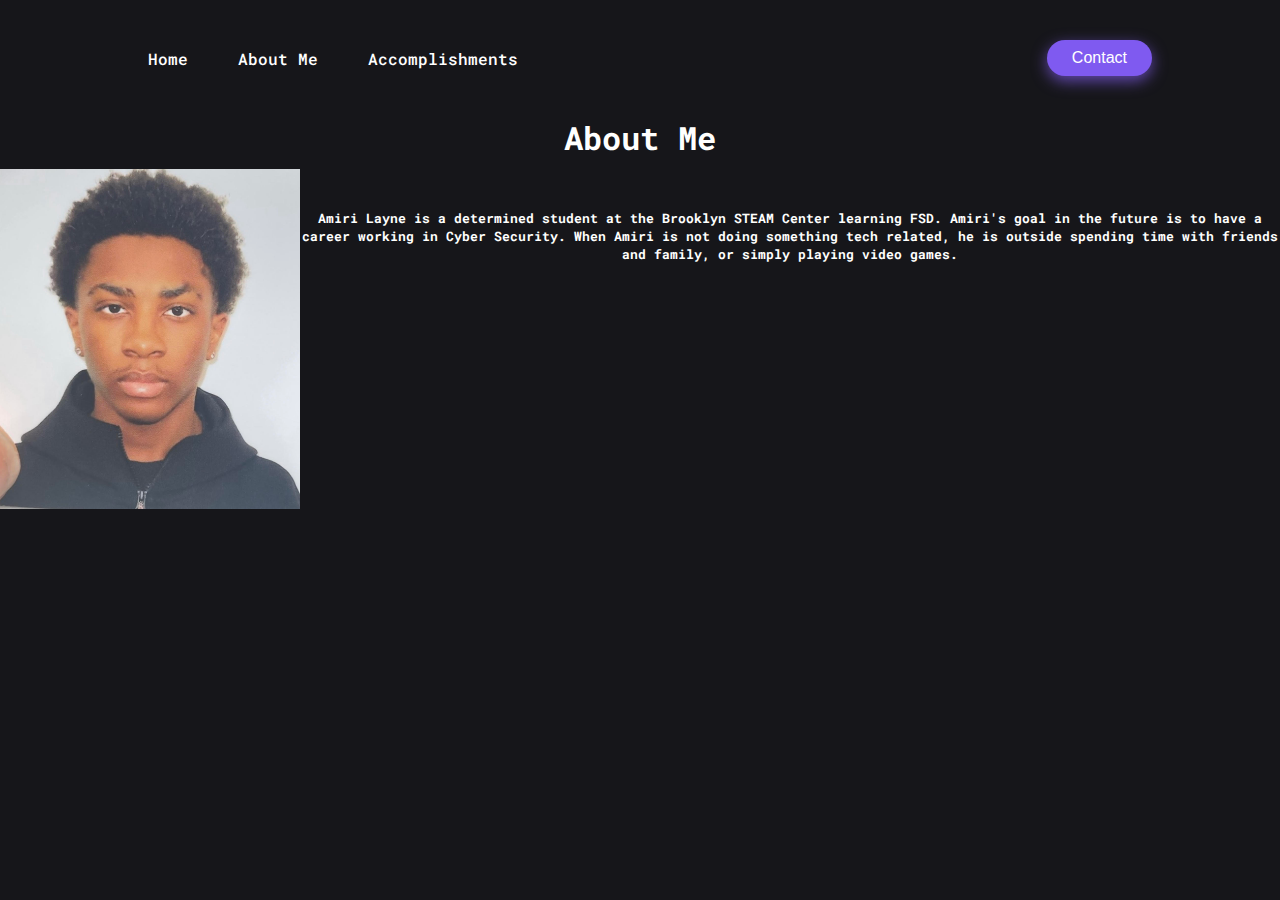
==== aboutme.html @ 9bdf65f0 "vu" ====
<!DOCTYPE html>
<html lang="en">
<head>
    <meta charset="UTF-8">
    <meta http-equiv="X-UA-Compatible" content="IE=edge">
    <meta name="description" content="Amiri Layne is adetermined student at the Brooklyn STEAM Center learning FSD.">
    <meta name="keywords" content="Amiri Layne, student">
    <meta name="author" content="Amiri Layne">
    <meta name="viewport" content="width=device-width, initial-scale=1.0">
    <link rel="stylesheet" href="styles.css"
</head>
<title>About Me</title>
<body>
    <header>
        <nav>
            <li><a href="index.html">Home</a></li>
            <li><a href="aboutme.html">About Me</a></li>
            <li><a href="accomplishemts.html">Accomplishments</a></li>
        </nav>
        <a class="cta" href="contactme.html"><button>Contact</button></a>
    </header>
   <h1 id="abtme">About Me</h1>
   <div class="piccture">
 <p id="photome"><img src="unnamed.jpg" alt="Picture of Amiri wearing a black hoodie with white background" width="300"></p></div>
 <div class="paraone"><p><h5 id="parauno">Amiri Layne is a determined student at the Brooklyn STEAM Center learning FSD. Amiri's goal in the future is to have a career working in Cyber Security. When Amiri is not doing something tech related, he is outside spending time with friends and family, or simply playing video games.</h5></p></center></div>
</body>
</html>
---- styles.css ----
@import url('https://fonts.googleapis.com/css2?family=Roboto+Mono:wght@100;400&display=swap');

body {
    font-family: 'Roboto Mono', monospace;
    background: #16161a;
    color: #fffffe;
}

* {
    box-sizing: border-box;
    margin: 0;
    padding: 0;
}

header {
    display: flex;
    justify-content: space-between;
    align-items: center;
    padding: 40px 10%;
}

li, a, button {
    font-weight: 500;
    font-size: 16px;
    color: white;
    text-decoration: none;
}

li, a:hover {
    color: #FFC1CC;
    transition: ease-in-out 200ms;
}
button {
    padding: 9px 25px;
    background-color: #7f5af0;
    border: none;
    border-radius: 50px;
    cursor: pointer;
    box-shadow: 0px 5px 15px 0px #6248ae;
}

li {
    display: inline-block;
    padding: 0px 20px;
}

#homepage, #accomplishments, #abtme, #parauno, #photome {
    text-align: center;
}

.container {
    width: 80%;
    margin: 50px auto;
}

.contact-box {
    display: flex;
}

.contact-left {
    flex-basis: 60%;
    padding: 40px 60px;
    color: #16161a;
    background: white;
}

.contact-right {
    flex-basis: 40%;
    padding: 40px ;
}

h1 {
    margin-bottom: 10px;
}

.container p {
    margin-bottom: 40px;
}

.input-row {
    display: flex;
    justify-content: space-between;
    margin-bottom: 20px;
}

.input-row .input-group {
    flex-basis: 45%;
}

input {
    width: 100%;
    border: none;
    border-bottom: 1px solid #16161a;
    outline: none;
    padding-bottom: 5px;
}

textarea {
    width: 100%;
    border: 1px solid #16161a;
    outline: none;
    padding: 10px;
    box-sizing: border-box;
    margin-bottom: 10px;
}

label {
    margin-bottom: 6px;
    display: block;
    color: #7f5af0;
}

tr td:first-child {
    padding-right: 20px;
}

tr td {
    padding-top: 20px;
}

.piccture {
    float: left;
}

.paraone {
    padding-top: 40px;
}

@media (min-width: 600px) {
    p {
      font-size: 1.25rem;
    }
}

@media (min-width: 800px) {
    p {
        font-size: 1.5rem;
        line-height: 1.5;
    }
}

@media screen and (max-width: 480px) {
    header {
        display: flex;
        justify-content: space-between;
        align-items: center;
        padding: 40px 10%;
    }
}
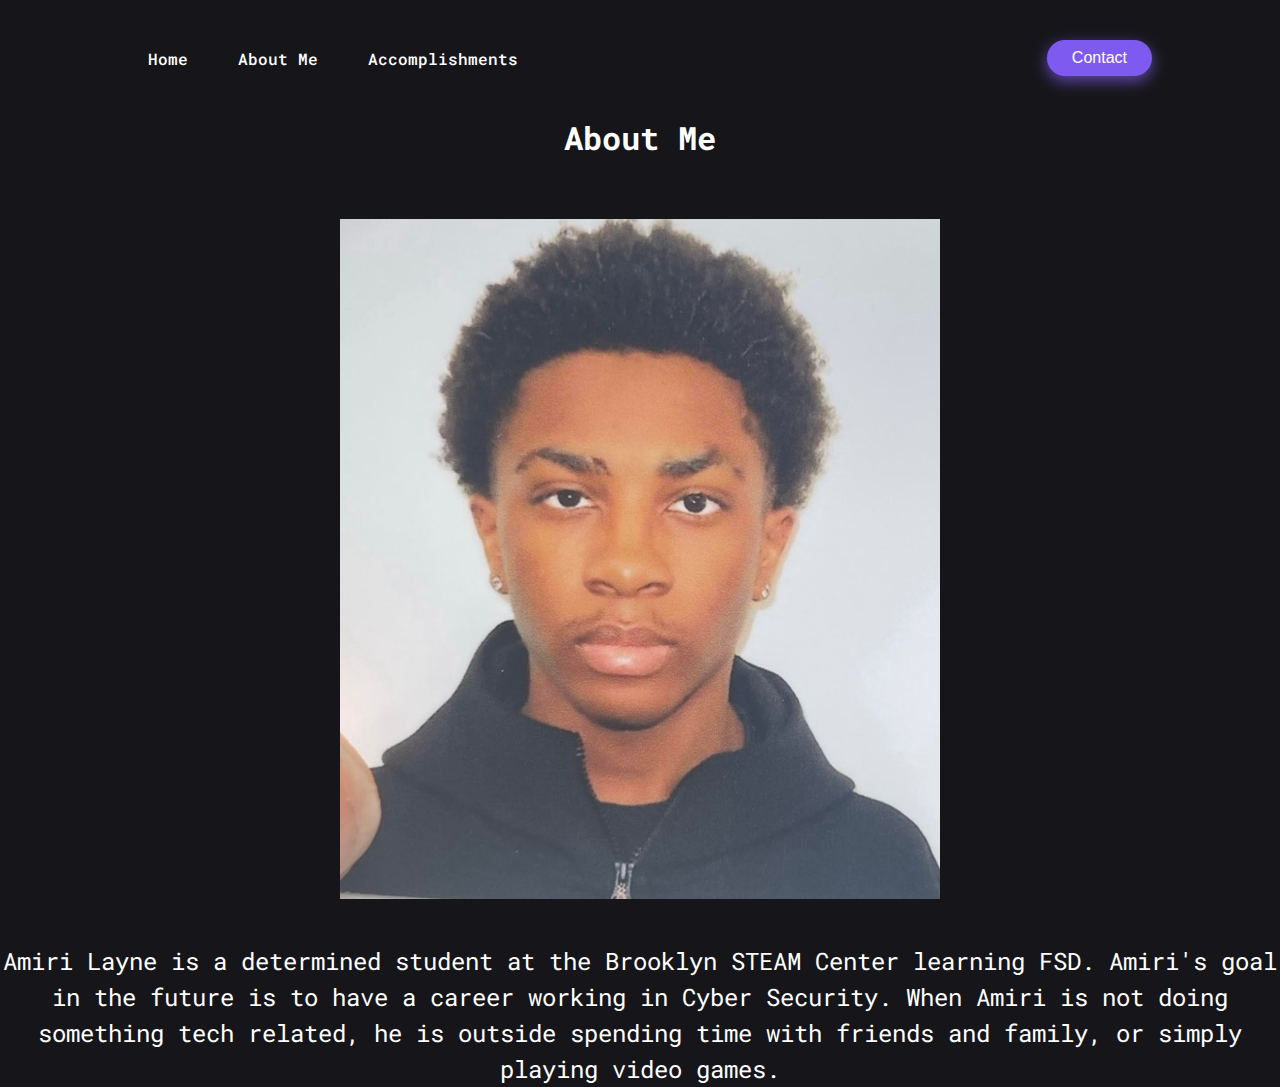
==== commit 782c6db7: "bdiowa" ====
--- a/aboutme.html
+++ b/aboutme.html
@@ -19,9 +19,8 @@
         </nav>
         <a class="cta" href="contactme.html"><button>Contact</button></a>
     </header>
-   <h1 id="abtme">About Me</h1>
-   <div class="piccture">
- <p id="photome"><img src="unnamed.jpg" alt="Picture of Amiri wearing a black hoodie with white background" width="300"></p></div>
- <div class="paraone"><p><h5 id="parauno">Amiri Layne is a determined student at the Brooklyn STEAM Center learning FSD. Amiri's goal in the future is to have a career working in Cyber Security. When Amiri is not doing something tech related, he is outside spending time with friends and family, or simply playing video games.</h5></p></center></div>
+   <center><h1>About Me</h1></center>
+ <center><img class="piccture"src="unnamed.jpg"></center>
+ <center><p class="paraone">Amiri Layne is a determined student at the Brooklyn STEAM Center learning FSD. Amiri's goal in the future is to have a career working in Cyber Security. When Amiri is not doing something tech related, he is outside spending time with friends and family, or simply playing video games.</p></center>
 </body>
 </html>--- a/styles.css
+++ b/styles.css
@@ -44,9 +44,6 @@
     padding: 0px 20px;
 }
 
-#homepage, #accomplishments, #abtme, #parauno, #photome {
-    text-align: center;
-}
 
 .container {
     width: 80%;
@@ -118,10 +115,6 @@
     padding-top: 20px;
 }
 
-.piccture {
-    float: left;
-}
-
 .paraone {
     padding-top: 40px;
 }
@@ -145,5 +138,77 @@
         justify-content: space-between;
         align-items: center;
         padding: 40px 10%;
-    }
-}
+        width: 100%;
+    }
+    li {
+        display: inline-block;
+        padding: 0px 10px;
+    }
+ 
+}
+@media screen and (max-width:480px) {
+    .contact-box {
+        flex-direction: column;
+    }
+    .contact-left {
+        flex-basis: 60%;
+        padding: 40px 70px;
+        color: #16161a;
+        background: white;
+    }
+    .contact-right {
+        flex-basis: 40%;
+        padding: 40px ;
+        padding-left: 10px;
+        font-size: 11px;
+    }
+    
+    
+}
+
+.accomp {
+    padding: 30px;
+
+}
+
+.floorplanwrds, .soho, .Internship {
+    padding-top: 50px;
+    padding-bottom: 20px;
+    font-weight: 700;
+
+}
+
+@media screen and (max-width:480px){
+    .floorplanwrds, .soho, .Internship {
+     padding-top: 50px;
+     padding-bottom: 20px;
+     font-weight: 700;
+    }
+}
+
+.accompimg {
+    width: 800px;
+}
+
+.piccture {
+    width: 600px;
+    padding-top: 50px;
+}
+
+@media screen and (max-width:480px) {
+    .accompimg {
+        width: 450px;
+    }
+    .piccture {
+        width: 400px;
+        padding: 50px
+    }
+}
+ @media screen and (min-width: 3024px)  {
+    main { 
+        max-width: 1200px;
+        margin: auto;
+     }
+ }
+
+ 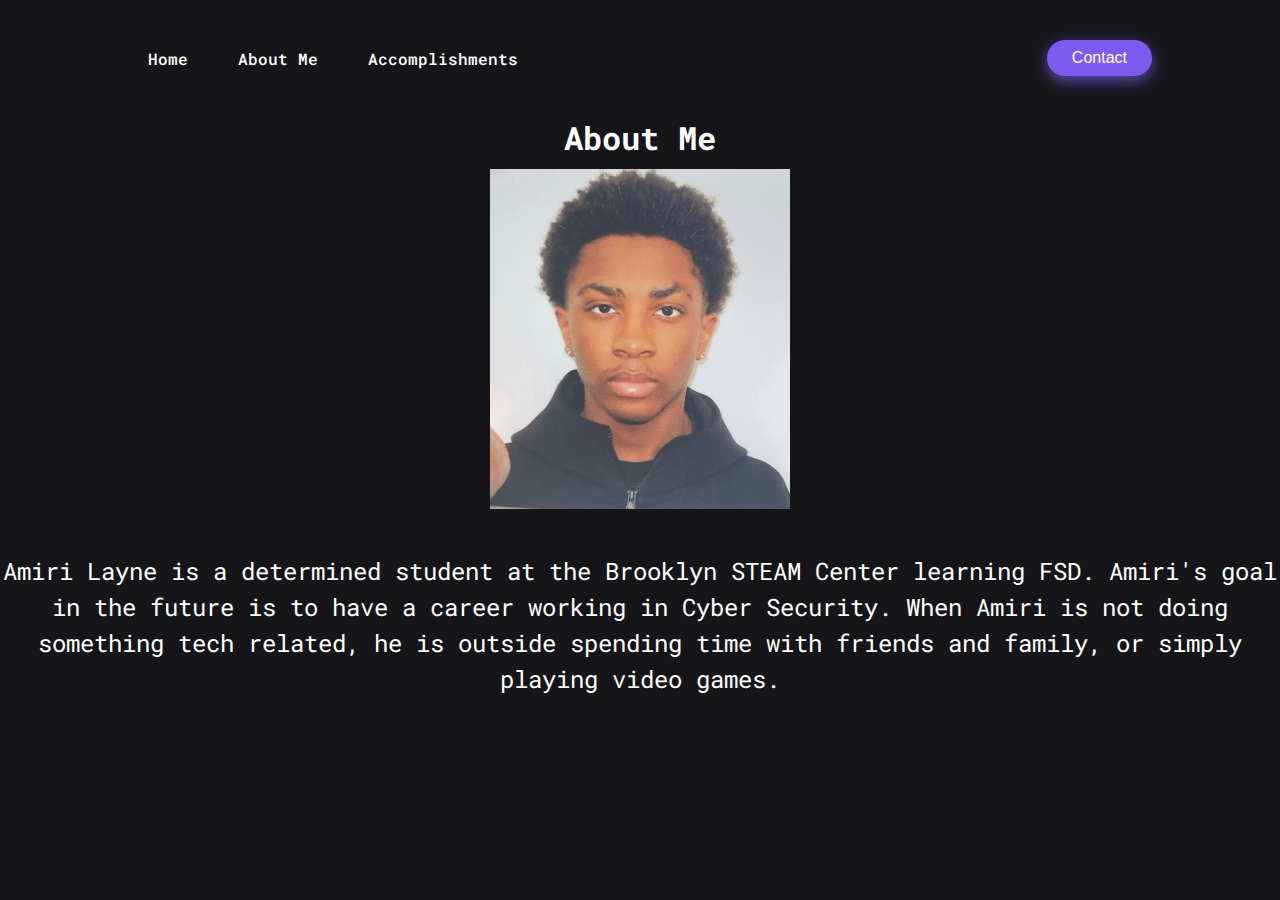
==== commit aae06bed: "gjk" ====
--- a/aboutme.html
+++ b/aboutme.html
@@ -7,20 +7,22 @@
     <meta name="keywords" content="Amiri Layne, student">
     <meta name="author" content="Amiri Layne">
     <meta name="viewport" content="width=device-width, initial-scale=1.0">
-    <link rel="stylesheet" href="styles.css"
+    <link rel="stylesheet" href="styles.css">
+    <title>About Me</title>
 </head>
-<title>About Me</title>
 <body>
     <header>
         <nav>
-            <li><a href="index.html">Home</a></li>
-            <li><a href="aboutme.html">About Me</a></li>
-            <li><a href="accomplishemts.html">Accomplishments</a></li>
+            <ul>
+                <li><a href="index.html">Home</a></li>
+                <li><a href="aboutme.html">About Me</a></li>
+                <li><a href="accomplishemts.html">Accomplishments</a></li>
+            </ul>
         </nav>
-        <a class="cta" href="contactme.html"><button>Contact</button></a>
+        <a href="contactme.html"></a><button>Contact</button>
     </header>
-   <center><h1>About Me</h1></center>
- <center><img class="piccture"src="unnamed.jpg"></center>
- <center><p class="paraone">Amiri Layne is a determined student at the Brooklyn STEAM Center learning FSD. Amiri's goal in the future is to have a career working in Cyber Security. When Amiri is not doing something tech related, he is outside spending time with friends and family, or simply playing video games.</p></center>
+   <h1>About Me</h1>
+<div class="accompimg"><img alt="" src="unnamed.jpg" width="300" ></div>
+<p class="paraone">Amiri Layne is a determined student at the Brooklyn STEAM Center learning FSD. Amiri's goal in the future is to have a career working in Cyber Security. When Amiri is not doing something tech related, he is outside spending time with friends and family, or simply playing video games.</p>
 </body>
 </html>--- a/styles.css
+++ b/styles.css
@@ -44,7 +44,6 @@
     padding: 0px 20px;
 }
 
-
 .container {
     width: 80%;
     margin: 50px auto;
@@ -162,20 +161,17 @@
         padding-left: 10px;
         font-size: 11px;
     }
-    
-    
 }
 
 .accomp {
     padding: 30px;
-
 }
 
 .floorplanwrds, .soho, .Internship {
     padding-top: 50px;
     padding-bottom: 20px;
     font-weight: 700;
-
+    text-align: center;
 }
 
 @media screen and (max-width:480px){
@@ -186,22 +182,10 @@
     }
 }
 
-.accompimg {
-    width: 800px;
-}
-
-.piccture {
-    width: 600px;
-    padding-top: 50px;
-}
-
 @media screen and (max-width:480px) {
     .accompimg {
-        width: 450px;
-    }
-    .piccture {
-        width: 400px;
-        padding: 50px
+        width: 330px;
+        border-radius: 5px;
     }
 }
  @media screen and (min-width: 3024px)  {
@@ -211,4 +195,25 @@
      }
  }
 
- + .welcomepg {
+   font-size: large;
+   padding-top: 200px;
+   padding-bottom: 25px;
+ }
+
+ h1 {
+    text-align: center;
+ }
+
+.paraone {
+    text-align: center;
+ }
+
+.accompimg{
+    text-align: center;
+    border-radius: 20px;
+}
+
+.Welcomect {
+   padding-left: 45%;
+}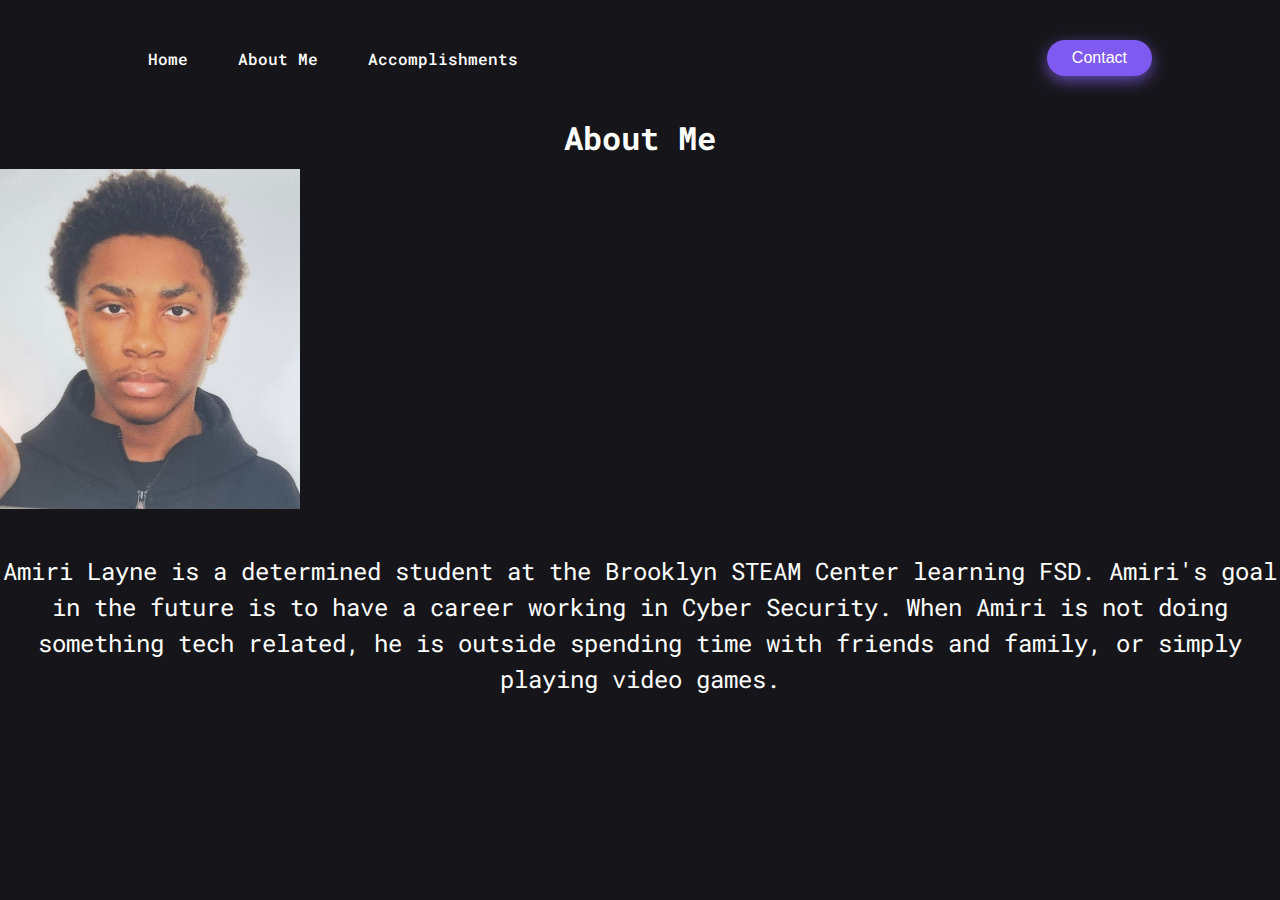
==== commit dac608f9: "draft" ====
--- a/aboutme.html
+++ b/aboutme.html
@@ -19,10 +19,10 @@
                 <li><a href="accomplishemts.html">Accomplishments</a></li>
             </ul>
         </nav>
-        <a href="contactme.html"></a><button>Contact</button>
+        <a href="contactme.html"><button>Contact</button></a>
     </header>
    <h1>About Me</h1>
-<div class="accompimg"><img alt="" src="unnamed.jpg" width="300" ></div>
+<div class="accompimge"><img alt="" src="unnamed.jpg" width="300" ></div>
 <p class="paraone">Amiri Layne is a determined student at the Brooklyn STEAM Center learning FSD. Amiri's goal in the future is to have a career working in Cyber Security. When Amiri is not doing something tech related, he is outside spending time with friends and family, or simply playing video games.</p>
 </body>
 </html>--- a/styles.css
+++ b/styles.css
@@ -26,10 +26,6 @@
     text-decoration: none;
 }
 
-li, a:hover {
-    color: #FFC1CC;
-    transition: ease-in-out 200ms;
-}
 button {
     padding: 9px 25px;
     background-color: #7f5af0;
@@ -44,6 +40,11 @@
     padding: 0px 20px;
 }
 
+li, a:hover {
+    color: pink;
+    transition: ease-in 200ms;
+}
+
 .container {
     width: 80%;
     margin: 50px auto;
@@ -174,20 +175,23 @@
     text-align: center;
 }
 
-@media screen and (max-width:480px){
+@media screen and (max-width: 480px){
     .floorplanwrds, .soho, .Internship {
      padding-top: 50px;
      padding-bottom: 20px;
-     font-weight: 700;
-    }
-}
-
-@media screen and (max-width:480px) {
-    .accompimg {
-        width: 330px;
-        border-radius: 5px;
-    }
-}
+     font-weight: 700;}
+
+    .accompimge{
+        padding-left: 40px;
+    }
+
+    .welcomepg {
+        font-size: medium;
+        padding-top: 200px;
+        padding-bottom: 25px;
+      }
+}
+
  @media screen and (min-width: 3024px)  {
     main { 
         max-width: 1200px;
@@ -196,7 +200,7 @@
  }
 
  .welcomepg {
-   font-size: large;
+   font-size: medium;
    padding-top: 200px;
    padding-bottom: 25px;
  }
@@ -216,4 +220,14 @@
 
 .Welcomect {
    padding-left: 45%;
-}+}
+
+.resumelink {
+    padding-top: 40px;
+    text-align: center;
+}
+
+.hyper {
+    font-size: 24px;
+}
+
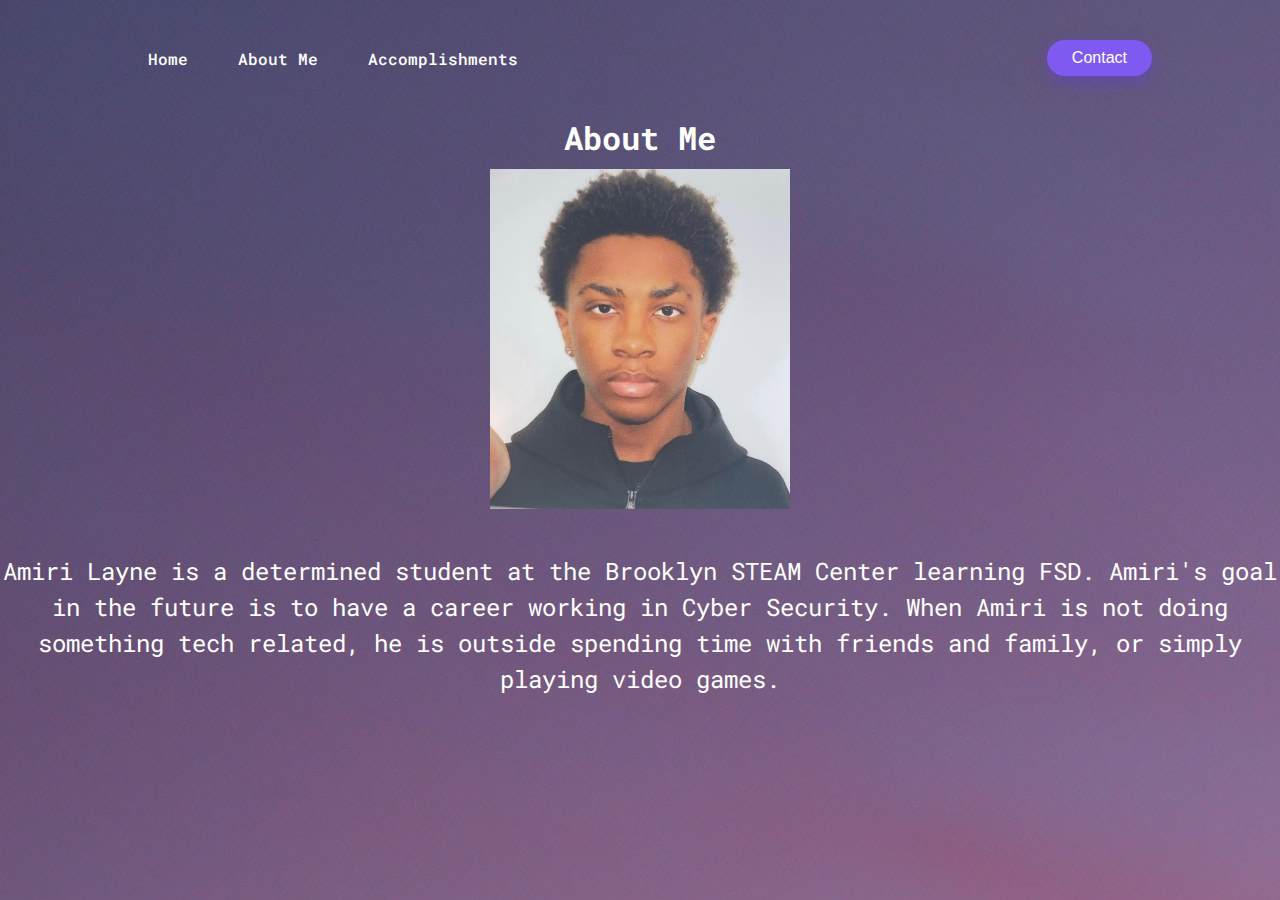
==== commit cc940365: "post draft1" ====
--- a/aboutme.html
+++ b/aboutme.html
@@ -8,6 +8,13 @@
     <meta name="author" content="Amiri Layne">
     <meta name="viewport" content="width=device-width, initial-scale=1.0">
     <link rel="stylesheet" href="styles.css">
+    <style>
+        body {
+            background-image: url(sunset.jpg);
+            height: 100%;
+            width: 100%;
+        }
+    </style>
     <title>About Me</title>
 </head>
 <body>
@@ -19,7 +26,7 @@
                 <li><a href="accomplishemts.html">Accomplishments</a></li>
             </ul>
         </nav>
-        <a href="contactme.html"><button>Contact</button></a>
+        <a class="cta" href="contactme.html"><button>Contact</button></a>
     </header>
    <h1>About Me</h1>
 <div class="accompimge"><img alt="" src="unnamed.jpg" width="300" ></div>
--- a/styles.css
+++ b/styles.css
@@ -2,9 +2,10 @@
 
 body {
     font-family: 'Roboto Mono', monospace;
-    background: #16161a;
+    background-color: #16161a;
     color: #fffffe;
 }
+         
 
 * {
     box-sizing: border-box;
@@ -41,13 +42,13 @@
 }
 
 li, a:hover {
-    color: pink;
+    color: #7f5af0;
     transition: ease-in 200ms;
 }
 
 .container {
     width: 80%;
-    margin: 50px auto;
+    margin: 40px auto;
 }
 
 .contact-box {
@@ -133,10 +134,14 @@
 }
 
 @media screen and (max-width: 480px) {
+    body {
+        background-image: url(sunset.jpg);
+        height: 100%;
+        width: 100%;
+    }
     header {
         display: flex;
         justify-content: space-between;
-        align-items: center;
         padding: 40px 10%;
         width: 100%;
     }
@@ -144,8 +149,10 @@
         display: inline-block;
         padding: 0px 10px;
     }
+    
  
 }
+
 @media screen and (max-width:480px) {
     .contact-box {
         flex-direction: column;
@@ -160,15 +167,16 @@
         flex-basis: 40%;
         padding: 40px ;
         padding-left: 10px;
-        font-size: 11px;
+        font-size: 15px;
     }
 }
 
 .accomp {
     padding: 30px;
-}
-
-.floorplanwrds, .soho, .Internship {
+    text-align: center;
+}
+
+.floorplanwrds, .soho, .Internship, .HTMLCERT {
     padding-top: 50px;
     padding-bottom: 20px;
     font-weight: 700;
@@ -176,58 +184,68 @@
 }
 
 @media screen and (max-width: 480px){
-    .floorplanwrds, .soho, .Internship {
+    .floorplanwrds, .soho, .Internship, .HTMLCERT {
      padding-top: 50px;
      padding-bottom: 20px;
-     font-weight: 700;}
+     font-weight: 700;
+    }
 
     .accompimge{
-        padding-left: 40px;
-    }
-
-    .welcomepg {
-        font-size: medium;
-        padding-top: 200px;
-        padding-bottom: 25px;
-      }
-}
-
- @media screen and (min-width: 3024px)  {
+        text-align: center;
+    }
+    
+}
+
+@media screen and (min-width: 3024px)  {
     main { 
         max-width: 1200px;
         margin: auto;
      }
+     
+    .accompimge{
+        text-align: center;
+    }
+}
+
+.welcomepg {
+justify-content: center;
+align-self: center;
+padding-top: 20%;
+}
+
+h1 {
+    text-align: center;
  }
 
- .welcomepg {
-   font-size: medium;
-   padding-top: 200px;
-   padding-bottom: 25px;
+.paraone {
+    text-align: center;
  }
 
- h1 {
-    text-align: center;
- }
-
-.paraone {
-    text-align: center;
- }
-
-.accompimg{
+.accompimg, .accompimge{
     text-align: center;
     border-radius: 20px;
 }
 
-.Welcomect {
-   padding-left: 45%;
-}
-
 .resumelink {
-    padding-top: 40px;
-    text-align: center;
+    padding-top: 20px;
+    text-align: center;
+    padding-bottom: 30px;
 }
 
 .hyper {
     font-size: 24px;
 }
-
+.highlight {
+    text-transform: uppercase;
+    color: #7f5af0;
+    font-weight: bold;
+    font-size: 30px;
+    justify-content: center;
+    display: flex;
+}
+
+.cta {
+    justify-content: center;
+    display: flex;
+}
+ 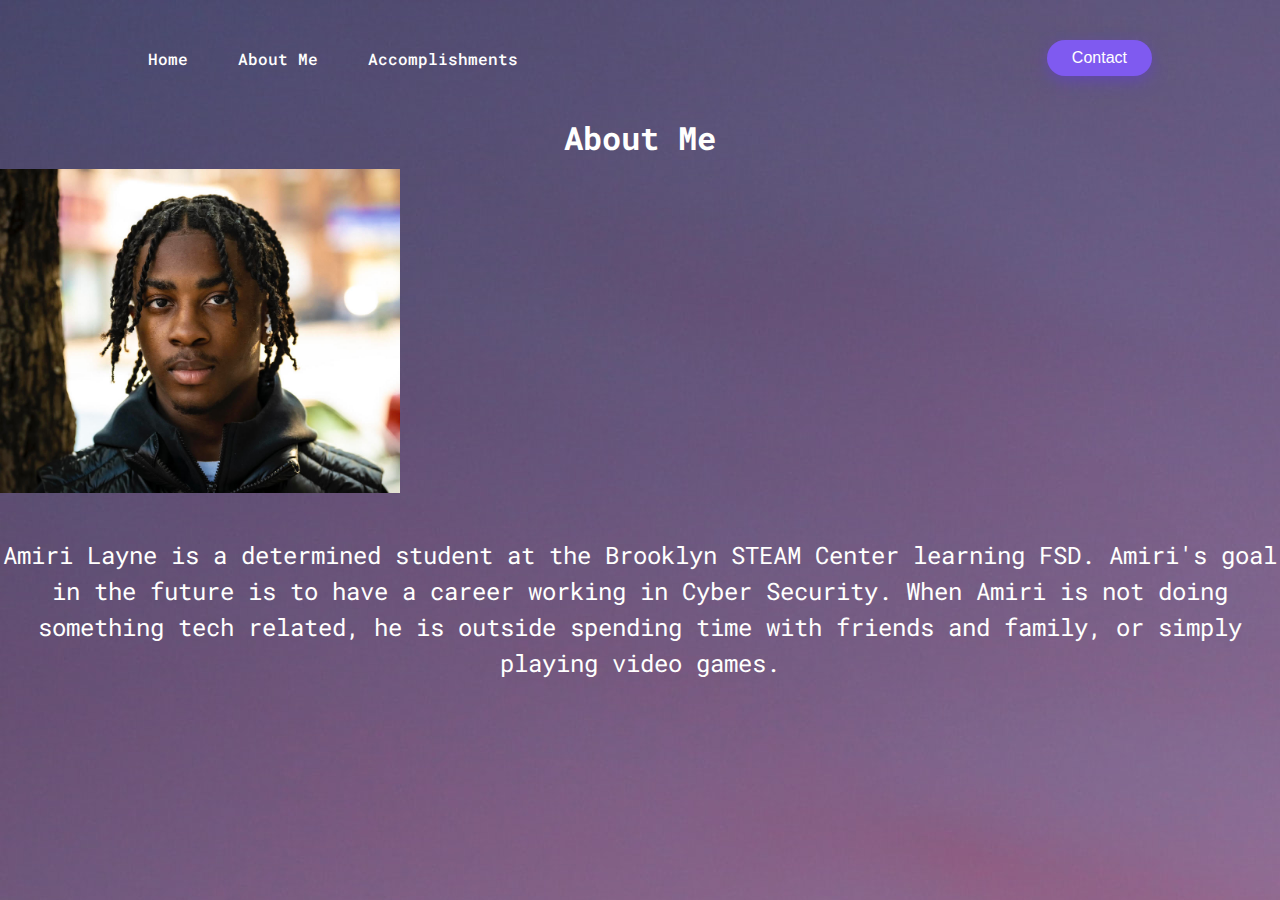
==== commit 5df9b4e4: "bvf" ====
--- a/aboutme.html
+++ b/aboutme.html
@@ -29,7 +29,7 @@
         <a class="cta" href="contactme.html"><button>Contact</button></a>
     </header>
    <h1>About Me</h1>
-<div class="accompimge"><img alt="" src="unnamed.jpg" width="300" ></div>
+<div class="accompimge"><img alt="Picture of Amiri from the shoulders up. He is wearing a black hoodie and has an afro." src="website photo.jpeg" width="400" ></div>
 <p class="paraone">Amiri Layne is a determined student at the Brooklyn STEAM Center learning FSD. Amiri's goal in the future is to have a career working in Cyber Security. When Amiri is not doing something tech related, he is outside spending time with friends and family, or simply playing video games.</p>
 </body>
 </html>--- a/styles.css
+++ b/styles.css
@@ -64,7 +64,7 @@
 
 .contact-right {
     flex-basis: 40%;
-    padding: 40px ;
+    padding: 40px;
 }
 
 h1 {
@@ -183,7 +183,7 @@
     text-align: center;
 }
 
-@media screen and (max-width: 480px){
+@media screen and (max-width: 480px) {
     .floorplanwrds, .soho, .Internship, .HTMLCERT {
      padding-top: 50px;
      padding-bottom: 20px;
@@ -193,7 +193,18 @@
     .accompimge{
         text-align: center;
     }
-    
+    .accompimg .certificate{
+        max-height: 270px;
+        min-width: 270px;
+    }
+
+    .input-row {
+        display: flex;
+        flex-direction: column;
+    }
+    label {
+        padding: 10px 0px 10px 0px;
+    }
 }
 
 @media screen and (min-width: 3024px)  {
@@ -205,12 +216,16 @@
     .accompimge{
         text-align: center;
     }
+
+    .accompimg .certificate{
+        max-height: 100%;
+    }
 }
 
 .welcomepg {
 justify-content: center;
 align-self: center;
-padding-top: 20%;
+padding-top: 15%;
 }
 
 h1 {
@@ -221,7 +236,7 @@
     text-align: center;
  }
 
-.accompimg, .accompimge{
+.accompimg, .accompimge .certificate{
     text-align: center;
     border-radius: 20px;
 }
@@ -237,15 +252,15 @@
 }
 .highlight {
     text-transform: uppercase;
-    color: #7f5af0;
+    color: #7b54ef;
     font-weight: bold;
     font-size: 30px;
     justify-content: center;
-    display: flex;
 }
 
 .cta {
     justify-content: center;
     display: flex;
 }
- +
+
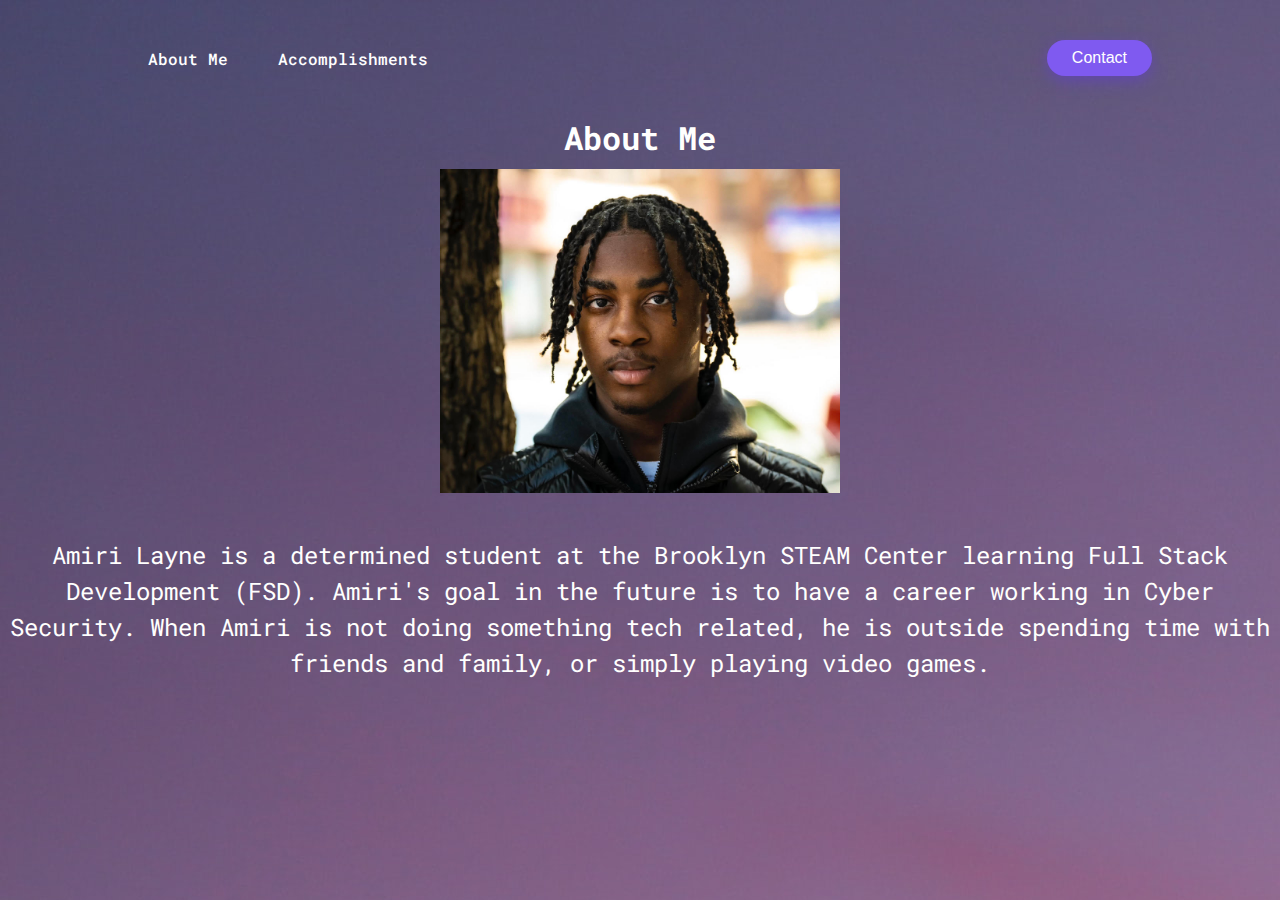
==== commit 164e7b0d: "updated version" ====
--- a/aboutme.html
+++ b/aboutme.html
@@ -21,7 +21,6 @@
     <header>
         <nav>
             <ul>
-                <li><a href="index.html">Home</a></li>
                 <li><a href="aboutme.html">About Me</a></li>
                 <li><a href="accomplishemts.html">Accomplishments</a></li>
             </ul>
@@ -29,7 +28,7 @@
         <a class="cta" href="contactme.html"><button>Contact</button></a>
     </header>
    <h1>About Me</h1>
-<div class="accompimge"><img alt="Picture of Amiri from the shoulders up. He is wearing a black hoodie and has an afro." src="website photo.jpeg" width="400" ></div>
-<p class="paraone">Amiri Layne is a determined student at the Brooklyn STEAM Center learning FSD. Amiri's goal in the future is to have a career working in Cyber Security. When Amiri is not doing something tech related, he is outside spending time with friends and family, or simply playing video games.</p>
+<div class="accompimge"><img alt="Picture of Amiri from the shoulders up. He is wearing a black hoodie and has an afro." src="website photo.jpeg" width="400"></div>
+<p class="paraone">Amiri Layne is a determined student at the Brooklyn STEAM Center learning Full Stack Development (FSD). Amiri's goal in the future is to have a career working in Cyber Security. When Amiri is not doing something tech related, he is outside spending time with friends and family, or simply playing video games.</p>
 </body>
 </html>--- a/styles.css
+++ b/styles.css
@@ -236,7 +236,7 @@
     text-align: center;
  }
 
-.accompimg, .accompimge .certificate{
+.accompimg .certificate {
     text-align: center;
     border-radius: 20px;
 }
@@ -263,4 +263,6 @@
     display: flex;
 }
 
-
+.accompimg, .accompimge{
+    text-align: center;
+}
